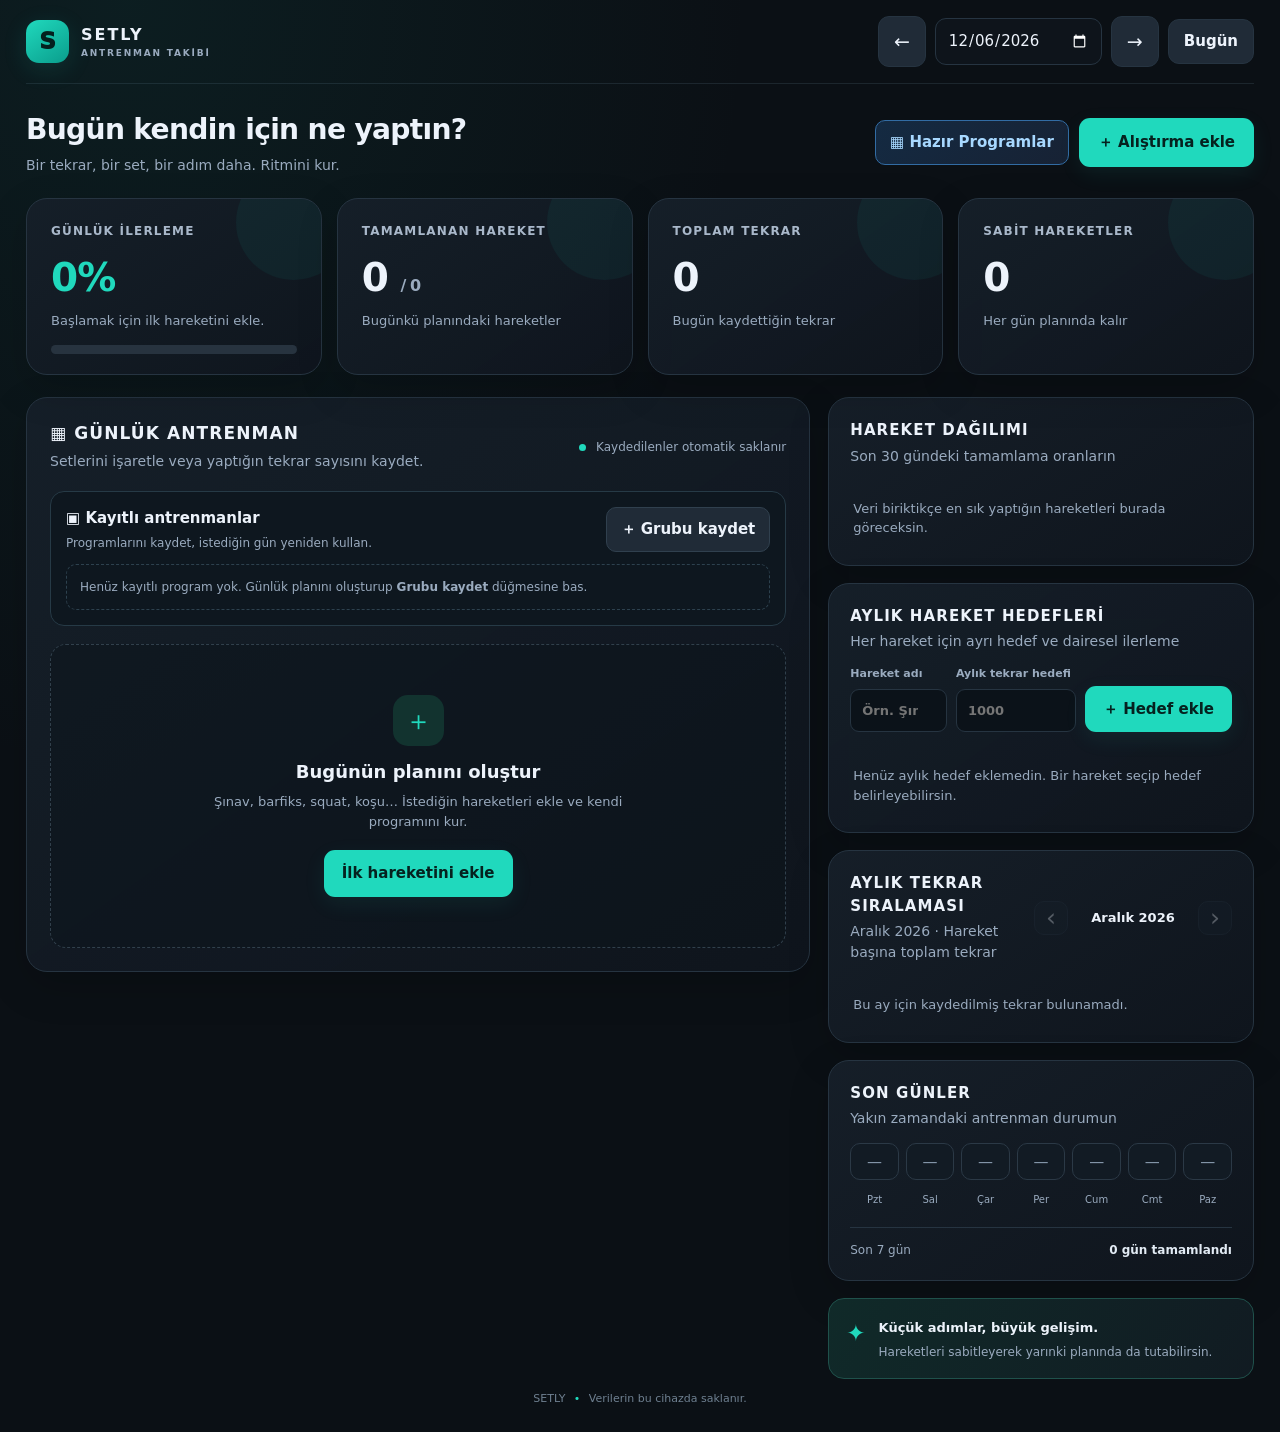
==== setlywork/index.html @ 06aabd30 "Add files via upload" ====
<!doctype html>
<html lang="tr">
<head>
  <meta charset="utf-8">
  <meta name="viewport" content="width=device-width,initial-scale=1,viewport-fit=cover">
  <meta name="theme-color" content="#0b1015">
  <meta name="description" content="Günlük antrenmanlarını planla, setlerini kaydet ve gelişimini takip et.">
  <link rel="manifest" href="manifest.webmanifest">
  <link rel="icon" href="assets/icon.svg" type="image/svg+xml">
  <link rel="stylesheet" href="styles.css">
  <title>Setly — Antrenman Takibi</title>
</head>
<body>
  <div class="app-shell">
    <header class="topbar">
      <div class="brand">
        <div class="brand-mark">S</div>
        <div><div class="brand-name">SETLY</div><div class="brand-sub">ANTRENMAN TAKİBİ</div></div>
      </div>
      <div class="date-controls">
        <button class="icon-btn" id="prevDay" aria-label="Önceki gün">←</button>
        <input type="date" id="selectedDate" aria-label="Antrenman tarihi">
        <button class="icon-btn" id="nextDay" aria-label="Sonraki gün">→</button>
        <button class="today-btn" id="todayBtn">Bugün</button>
      </div>
    </header>

    <main>
      <div class="welcome-row">
        <div>
          <h1>Bugün kendin için ne yaptın?</h1>
          <p>Bir tekrar, bir set, bir adım daha. Ritmini kur.</p>
        </div>
        <div class="welcome-actions"><button class="secondary-btn ai-open-btn" id="openReadyPrograms">▦ Hazır Programlar</button><button class="primary-btn add-main" id="openAdd">＋ Alıştırma ekle</button></div>
      </div>

      <section class="stats-grid" aria-label="Günlük özet">
        <article class="stat-card">
          <div class="stat-label">GÜNLÜK İLERLEME</div>
          <div class="stat-value accent" id="progressValue">0%</div>
          <div class="stat-caption" id="progressCaption">Başlamak için ilk hareketini ekle.</div>
          <div class="progress-track"><div class="progress-fill" id="progressFill"></div></div>
        </article>
        <article class="stat-card">
          <div class="stat-label">TAMAMLANAN HAREKET</div>
          <div class="stat-value" id="completedValue">0 <span class="small-unit">/ 0</span></div>
          <div class="stat-caption">Bugünkü planındaki hareketler</div>
        </article>
        <article class="stat-card">
          <div class="stat-label">TOPLAM TEKRAR</div>
          <div class="stat-value" id="repsValue">0</div>
          <div class="stat-caption">Bugün kaydettiğin tekrar</div>
        </article>
        <article class="stat-card">
          <div class="stat-label">SABİT HAREKETLER</div>
          <div class="stat-value" id="pinnedValue">0</div>
          <div class="stat-caption">Her gün planında kalır</div>
        </article>
      </section>

      <div class="content-grid">
        <section class="panel workout-panel">
          <div class="panel-heading">
            <div>
              <h2>▦ GÜNLÜK ANTRENMAN</h2>
              <p>Setlerini işaretle veya yaptığın tekrar sayısını kaydet.</p>
            </div>
            <div class="legend"><span class="legend-dot"></span> Kaydedilenler otomatik saklanır</div>
          </div>
          <section class="saved-workouts">
            <div class="saved-heading"><div><h3>▣ Kayıtlı antrenmanlar</h3><p>Programlarını kaydet, istediğin gün yeniden kullan.</p></div><button class="secondary-btn" type="button" id="saveWorkoutGroup">＋ Grubu kaydet</button></div>
            <div id="savedGroupsList" class="saved-groups-list"></div>
          </section>
          <div id="workoutList" class="workout-list"></div>
          <div class="empty-state" id="emptyState">
            <div class="empty-icon">＋</div>
            <h3>Bugünün planını oluştur</h3>
            <p>Şınav, barfiks, squat, koşu… İstediğin hareketleri ekle ve kendi programını kur.</p>
            <button class="primary-btn" id="emptyAdd">İlk hareketini ekle</button>
          </div>
          <div class="finish-wrap" id="finishWrap" hidden>
            <button class="finish-btn" id="finishBtn">✓ Antrenmanı tamamla</button>
            <div class="finish-note" id="finishNote">Bittiğinde gününü tamamlandı olarak işaretle.</div>
          </div>
        </section>

        <aside class="side-column">
          <section class="panel">
            <div class="panel-heading compact">
              <div><h2>HAREKET DAĞILIMI</h2><p>Son 30 gündeki tamamlama oranların</p></div>
            </div>
            <div id="distribution" class="distribution"></div>
            <div id="distributionEmpty" class="muted-empty">Veri biriktikçe en sık yaptığın hareketleri burada göreceksin.</div>
          </section>
          <section class="panel monthly-goals-panel">
            <div class="panel-heading compact">
              <div><h2>AYLIK HAREKET HEDEFLERİ</h2><p>Her hareket için ayrı hedef ve dairesel ilerleme</p></div>
            </div>
            <form id="monthlyGoalForm" class="monthly-goal-form">
              <label>Hareket adı<input id="monthlyGoalExercise" list="monthlyGoalExerciseOptions" placeholder="Örn. Şınav" maxlength="60" required></label>
              <datalist id="monthlyGoalExerciseOptions"></datalist>
              <label>Aylık tekrar hedefi<input id="monthlyGoalTarget" type="number" min="1" max="1000000" step="1" placeholder="1000" required></label>
              <button class="primary-btn" type="submit">＋ Hedef ekle</button>
            </form>
            <div id="monthlyGoalsList" class="monthly-goals-list"></div>
            <div id="monthlyGoalsEmpty" class="muted-empty">Henüz aylık hedef eklemedin. Bir hareket seçip hedef belirleyebilirsin.</div>
          </section>
          <section class="panel monthly-leaderboard-panel">
            <div class="panel-heading compact">
              <div><h2>AYLIK TEKRAR SIRALAMASI</h2><p id="monthlyLeaderboardCaption">Seçtiğin ayın toplam tekrarları</p></div>
              <div class="month-navigation" aria-label="Aylar arasında gezinme"><button type="button" id="monthlyMonthPrev" class="month-nav-btn" aria-label="Önceki ay">‹</button><span id="monthlyLeaderboardMonthLabel" class="month-nav-label" aria-live="polite">Kasım 2026</span><button type="button" id="monthlyMonthNext" class="month-nav-btn" aria-label="Sonraki ay">›</button></div>
            </div>
            <div id="monthlyLeaderboard" class="distribution monthly-leaderboard"></div>
            <div id="monthlyLeaderboardEmpty" class="muted-empty">Bu ay tekrar kaydettikçe hareketlerin burada en çoktan en aza sıralanacak.</div>
          </section>
          <section class="panel">
            <div class="panel-heading compact">
              <div><h2>SON GÜNLER</h2><p>Yakın zamandaki antrenman durumun</p></div>
            </div>
            <div class="week-strip" id="weekStrip"></div>
            <div class="mini-summary"><span>Son 7 gün</span><strong id="weekSummary">0 gün tamamlandı</strong></div>
          </section>
          <section class="tip-card">
            <div class="tip-icon">✦</div>
            <div><strong>Küçük adımlar, büyük gelişim.</strong><p>Hareketleri sabitleyerek yarınki planında da tutabilirsin.</p></div>
          </section>
        </aside>
      </div>
      <footer>SETLY <span>•</span> Verilerin bu cihazda saklanır.</footer>
    </main>
  </div>

  <dialog id="addDialog" class="modal">
    <form method="dialog" class="modal-card" id="addForm">
      <div class="modal-head">
        <div><div class="eyebrow">PLANINI KİŞİSELLEŞTİR</div><h2>Alıştırma ekle</h2></div>
        <button class="close-btn" value="cancel" aria-label="Kapat">×</button>
      </div>
      <label class="search-wrap"><span>⌕</span><input id="exerciseSearch" type="search" placeholder="Hareket ara: şınav, dumbbell, koşu…" autocomplete="off"></label>
      <div class="category-row" id="categoryRow">
        <button type="button" class="category-chip active" data-category="Tümü">Tümü</button>
        <button type="button" class="category-chip" data-category="Vücut ağırlığı">Vücut ağırlığı</button>
        <button type="button" class="category-chip" data-category="Dumbbell">Dumbbell</button>
        <button type="button" class="category-chip" data-category="Barbell">Barbell</button>
        <button type="button" class="category-chip" data-category="Kardiyo">Kardiyo</button>
        <button type="button" class="category-chip" data-category="Makine">Makine</button>
      </div>
      <div class="filter-heading">Zorluk seviyesi</div>
      <div class="category-row difficulty-row" id="levelRow">
        <button type="button" class="category-chip level-chip active" data-level="Tümü">Tümü</button>
        <button type="button" class="category-chip level-chip" data-level="Temel">Temel</button>
        <button type="button" class="category-chip level-chip" data-level="Orta">Orta düzey</button>
        <button type="button" class="category-chip level-chip" data-level="İleri">İleri düzey</button>
      </div>
      <div class="filter-heading">Vücut bölgesi</div>
      <div class="category-row difficulty-row" id="bodyRow">
        <button type="button" class="category-chip body-chip active" data-body="Tümü">Tümü</button>
        <button type="button" class="category-chip body-chip" data-body="Göğüs / İtiş">Göğüs / itiş</button>
        <button type="button" class="category-chip body-chip" data-body="Sırt / Çekiş">Sırt / çekiş</button>
        <button type="button" class="category-chip body-chip" data-body="Bacak">Bacak</button>
        <button type="button" class="category-chip body-chip" data-body="Karın / Core">Karın / core</button>
        <button type="button" class="category-chip body-chip" data-body="Diğer">Diğer</button>
      </div>
      <div class="exercise-results" id="exerciseResults"></div>
      <div class="custom-exercise">
        <label for="customName">Listede yok mu? Kendi hareketini ekle</label>
        <div class="custom-row"><input id="customName" placeholder="Hareket adı"><button type="button" class="secondary-btn" id="addCustom">＋ Ekle</button></div>
      </div>
    </form>
  </dialog>

  <dialog id="configDialog" class="modal">
    <form method="dialog" class="modal-card config-card" id="configForm">
      <div class="modal-head">
        <div><div class="eyebrow">HAREKET AYARLARI</div><h2 id="configTitle">Hareket ekle</h2></div>
        <button class="close-btn" value="cancel" aria-label="Kapat">×</button>
      </div>
      <p class="config-description" id="configDescription">Hedefini belirle.</p>
      <div id="strengthFields">
        <label class="mode-label">Tekrar takibi<select id="repMode"><option value="fixed">Düzenli setler</option><option value="openSets">Serbest setler · set başına hedef yok</option><option value="flex">Serbest setler · toplam tekrar hedefi</option></select></label>
        <div class="field-grid" id="fixedFields"><label>Set sayısı<input id="setCount" type="number" min="1" max="30" value="3" required></label><label>Set başına tekrar<input id="repCount" type="number" min="1" max="1000" value="10" required></label></div><div class="field-grid" id="openSetFields" hidden><label>Set sayısı<input id="openSetCount" type="number" min="1" max="30" value="10" required></label><p class="config-description">Her sette yaptığın tekrar sayısını kendin yazacaksın. Sabit tekrar hedefi yok.</p></div>
        <div class="field-grid" id="flexFields" hidden><label>Toplam tekrar hedefi<input id="totalTarget" type="number" min="1" max="100000" value="100" required></label></div>
      </div>
      <div class="field-grid" id="cardioFields" hidden>
        <label>Mesafe (km)<input id="distanceCount" type="number" min="0.1" max="999" step="0.1" value="4"></label>
        <label>Tür<select id="cardioType"><option value="km">Kilometre</option><option value="dk">Dakika</option></select></label>
      </div>
      <label class="pin-option"><input id="pinOnAdd" type="checkbox" checked> <span><strong>Her gün planımda kalsın</strong><small>Sabitlemezsen yalnızca bu gün için eklenir.</small></span></label>
      <div class="modal-actions"><button type="button" class="secondary-btn" id="cancelConfig">Vazgeç</button><button type="button" class="primary-btn" id="confirmAdd">Plana ekle</button></div>
    </form>
  </dialog>

  <dialog id="editDialog" class="modal">
    <form method="dialog" class="modal-card config-card">
      <div class="modal-head"><div><div class="eyebrow">HAREKETİ DÜZENLE</div><h2 id="editTitle">Düzenle</h2></div><button class="close-btn" value="cancel" aria-label="Kapat">×</button></div>
      <label class="edit-label">Hareket adı<input id="editName"></label>
      <div id="editStrengthFields"><label class="mode-label">Tekrar takibi<select id="editRepMode"><option value="fixed">Düzenli setler</option><option value="openSets">Serbest setler · set başına hedef yok</option><option value="flex">Serbest setler · toplam tekrar hedefi</option></select></label><div class="field-grid" id="editFixedFields"><label>Set sayısı<input id="editSets" type="number" min="1" max="30"></label><label>Set başına tekrar<input id="editReps" type="number" min="1" max="1000"></label></div><div class="field-grid" id="editOpenSetFields" hidden><label>Set sayısı<input id="editOpenSetCount" type="number" min="1" max="30"></label><p class="config-description">Her setin tekrarını ayrı ayrı gir.</p></div><div class="field-grid" id="editFlexFields" hidden><label>Toplam tekrar hedefi<input id="editTarget" type="number" min="1" max="100000"></label></div></div>
      <div class="field-grid" id="editCardioFields" hidden><label>Mesafe / süre hedefi<input id="editDistance" type="number" min="0.1" step="0.1"></label><label>Tür<select id="editCardioType"><option value="km">Kilometre</option><option value="dk">Dakika</option></select></label></div>
      <div class="modal-actions"><button type="button" class="secondary-btn" id="deleteExercise">Sil</button><button type="button" class="primary-btn" id="saveEdit">Değişiklikleri kaydet</button></div>
    </form>
  </dialog>

  <dialog id="groupDialog" class="modal">
    <form method="dialog" class="modal-card config-card" id="groupForm">
      <div class="modal-head"><div><div class="eyebrow">KAYITLI ANTRENMAN</div><h2 id="groupDialogTitle">Grubu kaydet</h2></div><button class="close-btn" value="cancel" aria-label="Kapat">×</button></div>
      <label class="edit-label">Grup adı<input id="groupName" placeholder="Örn. 1. Grup — Üst vücut" maxlength="60" required></label>
      <p class="config-description">Hareketler, set/tekrar hedefleri ve kardiyo hedefleri kaydedilir. Yüklediğinde tüm değerleri günlük planda değiştirebilirsin.</p>
      <div id="groupPreview" class="group-preview"></div>
      <div class="modal-actions"><button type="button" class="secondary-btn" id="cancelGroup">Vazgeç</button><button type="button" class="primary-btn" id="confirmGroupSave">Kaydet</button></div>
    </form>
  </dialog>
  <dialog id="aiDialog" class="modal ai-dialog">
    <div class="modal-card ai-card">
      <div class="modal-head"><div><div class="eyebrow">HAZIR ANTRENMAN ŞABLONLARI</div><h2>▦ Hazır Programlar</h2></div><button class="close-btn" type="button" id="aiCancel" aria-label="Kapat">×</button></div>
      <p class="config-description">Hedefini ve antrenman koşullarını seç; sana uygun hazır programı oluştur.</p>
      <div class="ai-fields">
        <label>Hedef / kas grubu<select id="aiGoal"><option>Göğüs</option><option>Sırt ve biceps</option><option>Bacak</option><option>Karın / core</option><option>Omuz ve triceps</option><option>Tüm vücut</option><option>Serbest hedef</option></select></label>
        <label>Seviye<select id="aiLevel"><option>Temel</option><option selected>Orta</option><option>İleri</option></select></label>
        <label>Antrenman türü<select id="aiStyle"><option>Kalisteniks</option><option>Fitness</option><option>Karışık</option></select></label>
        <label>Süre<select id="aiDuration"><option value="15">15–20 dakika</option><option value="30" selected>30–45 dakika</option><option value="45">45–60 dakika</option><option value="60">60+ dakika</option></select></label>
        <label class="ai-full">Ekipman<select id="aiEquipment"><option>Bar ve vücut ağırlığı</option><option>Ekipmansız</option><option>Dambıl ve ağırlıklar</option><option>Tam donanımlı spor salonu</option><option>Halkalar ve bar</option></select></label>
        <label class="ai-full">Program notu (isteğe bağlı)<textarea id="aiPrompt" rows="3" placeholder="Örn. Daha çok göğüs çalışmak istiyorum."></textarea></label>
      </div>
      <div class="ai-preview" id="aiPreview" aria-live="polite"></div>
      <div class="modal-actions ai-actions"><button type="button" class="secondary-btn" id="aiGenerate">Hazır program oluştur</button><button type="button" class="primary-btn" id="aiApply" hidden>Günlük plana aktar</button></div>
    </div>
  </dialog>
  <div class="toast" id="toast" role="status"></div>
  <script src="app.js"></script>
</body>
</html>
---- setlywork/styles.css ----
:root{
 --bg:#0b1015;--panel:#111820;--panel2:#0f161e;--border:#263441;--text:#edf3fb;--muted:#9aabbf;
 --teal:#20d9bd;--teal2:#0d9f8e;--blue:#4dafff;--green:#20dc91;--red:#ff5d73;--yellow:#f5d477;
 --shadow:0 14px 40px rgba(0,0,0,.18)
}
*{box-sizing:border-box}html{background:var(--bg);color-scheme:dark}body{margin:0;background:radial-gradient(ellipse at 10% 0%,rgba(17,91,86,.18),transparent 38%),var(--bg);color:var(--text);font:15px/1.5 Inter,ui-sans-serif,system-ui,-apple-system,"Segoe UI",sans-serif;min-height:100vh}
button,input,select{font:inherit}button{cursor:pointer;transition:transform .12s,background .18s,border-color .18s}button:active{transform:scale(.98)}button:focus-visible,input:focus-visible,select:focus-visible{outline:2px solid var(--teal);outline-offset:2px}
.app-shell{max-width:1600px;margin:auto;padding:0 26px 24px}.topbar{height:84px;display:flex;align-items:center;justify-content:space-between;border-bottom:1px solid rgba(86,113,132,.22);gap:20px}
.brand{display:flex;align-items:center;gap:12px}.brand-mark{width:43px;height:43px;border-radius:13px;display:grid;place-items:center;background:linear-gradient(145deg,var(--teal),#0a9d8c);color:#04201e;font-weight:950;font-size:23px;box-shadow:0 6px 24px #20d9bd20}.brand-name{font-weight:900;letter-spacing:2px;font-size:16px}.brand-sub{font-size:9px;letter-spacing:1.8px;color:var(--muted);font-weight:700}
.date-controls{display:flex;align-items:center;gap:9px}.date-controls input{background:#0e141b;border:1px solid var(--border);border-radius:11px;color:var(--text);padding:10px 12px;min-height:42px}.icon-btn,.today-btn{border:1px solid var(--border);background:#202b37;color:var(--text);border-radius:11px;padding:10px 15px;min-height:42px}.icon-btn{font-size:19px}.today-btn{font-weight:700}
main{padding-top:25px}.welcome-row{display:flex;align-items:center;justify-content:space-between;gap:20px;margin-bottom:22px}.welcome-row h1{font-size:clamp(21px,2.2vw,29px);margin:0 0 4px;letter-spacing:-.7px}.welcome-row p,.panel-heading p{margin:0;color:var(--muted);font-size:14px}.primary-btn{border:0;background:var(--teal);color:#05221f;border-radius:11px;padding:12px 18px;font-weight:850;box-shadow:0 7px 22px rgba(32,217,189,.08)}.primary-btn:hover{background:#42e7ce}.add-main{white-space:nowrap;padding:13px 19px}
.stats-grid{display:grid;grid-template-columns:repeat(4,minmax(0,1fr));gap:15px;margin-bottom:22px}.stat-card,.panel{background:linear-gradient(145deg,rgba(22,31,41,.96),rgba(15,21,29,.98));border:1px solid var(--border);border-radius:21px;box-shadow:var(--shadow)}.stat-card{padding:23px 24px 20px;min-height:171px;position:relative;overflow:hidden}.stat-card:after{content:"";position:absolute;width:115px;height:115px;border-radius:50%;right:-30px;top:-34px;background:rgba(32,217,189,.055);pointer-events:none}.stat-label{font-size:12px;font-weight:850;letter-spacing:1.2px;color:#a9b8ca}.stat-value{font-size:39px;line-height:1.25;font-weight:900;letter-spacing:-1px;margin:14px 0 8px}.stat-value.accent{color:var(--teal)}.small-unit{font-size:16px;color:var(--muted);font-weight:700}.stat-caption{color:var(--muted);font-size:13px}.progress-track{height:9px;border-radius:20px;background:#27333f;overflow:hidden;margin-top:15px}.progress-fill{height:100%;width:0;background:linear-gradient(90deg,var(--teal2),var(--teal));border-radius:20px;transition:width .25s}
.content-grid{display:grid;grid-template-columns:minmax(0,1.75fr) minmax(300px,.95fr);gap:18px;align-items:start}.panel{padding:23px;margin-bottom:17px}.panel-heading{display:flex;justify-content:space-between;align-items:center;gap:12px;margin-bottom:19px}.panel-heading h2{font-size:17px;letter-spacing:1.1px;margin:0 0 4px;font-weight:900}.panel-heading.compact{margin-bottom:14px}.panel-heading.compact h2{font-size:15px}.legend{color:var(--muted);font-size:12px;white-space:nowrap}.legend-dot{display:inline-block;width:7px;height:7px;background:var(--teal);border-radius:50%;margin-right:6px}
.workout-list{display:flex;flex-direction:column;gap:12px}.exercise-card{background:#0e151d;border:1px solid #263441;border-radius:16px;padding:16px 17px;transition:border-color .2s}.exercise-card.is-complete{border-color:#167d70;background:linear-gradient(110deg,rgba(17,93,81,.17),#0e151d 58%)}.exercise-top{display:flex;align-items:flex-start;justify-content:space-between;gap:12px}.exercise-title-wrap{display:flex;gap:12px;align-items:flex-start;min-width:0}.exercise-icon{flex:0 0 41px;width:41px;height:41px;display:grid;place-items:center;border-radius:12px;background:#1b2d36;font-size:20px}.exercise-name{font-weight:850;font-size:16px;line-height:1.35;overflow-wrap:anywhere}.exercise-meta{font-size:12px;color:var(--muted);margin-top:4px}.exercise-actions{display:flex;align-items:center;gap:6px}.tiny-btn{border:1px solid #2a3946;background:#1a2530;color:#b9c7d6;border-radius:8px;padding:6px 9px;font-size:12px}.tiny-btn:hover{border-color:var(--teal);color:var(--teal)}.pin-btn.active{color:var(--teal);border-color:#167f74;background:#102a2a}.remove-btn:hover{color:var(--red);border-color:#733b49}
.sets-row{display:flex;flex-wrap:wrap;gap:9px;margin-top:16px}.set-box{display:flex;align-items:center;gap:8px;border:1px solid #2b3946;background:#151f29;border-radius:11px;padding:8px 9px;min-width:0}.set-box.done{border-color:#137f70;background:#0c2b29}.set-number{font-size:11px;color:var(--muted);font-weight:800;white-space:nowrap}.rep-input{width:62px;min-width:0;background:#0b1117;color:var(--text);border:1px solid #334350;border-radius:7px;padding:7px 5px;text-align:center}.rep-unit{color:var(--muted);font-size:11px}.plus-btn{background:var(--teal);color:#05221f;border:0;border-radius:7px;width:31px;height:31px;font-size:19px;font-weight:900}.set-check{width:28px;height:28px;accent-color:var(--teal);cursor:pointer}.set-count-label{font-size:12px;color:var(--muted);margin-left:auto;align-self:center}.cardio-row{display:flex;align-items:center;gap:10px;margin-top:15px;flex-wrap:wrap}.target-pill{border:1px solid #2b3946;background:#151f29;padding:9px 12px;border-radius:10px;color:#c4d2df;font-size:13px}.done-toggle{display:flex;align-items:center;gap:8px;border:1px solid #2b3946;background:#18242d;color:var(--text);border-radius:10px;padding:9px 13px;font-weight:750}.done-toggle.checked{background:#0b3029;border-color:#128b76;color:var(--green)}.done-toggle .check-symbol{font-size:16px}.empty-state{padding:50px 24px;text-align:center;border:1px dashed #31404c;border-radius:16px;background:rgba(13,20,27,.45)}.empty-state[hidden]{display:none}.empty-icon{width:51px;height:51px;border-radius:15px;margin:0 auto 12px;display:grid;place-items:center;background:#12332f;color:var(--teal);font-size:27px}.empty-state h3{margin:0 0 7px;font-size:18px}.empty-state p{max-width:430px;margin:0 auto 19px;color:var(--muted);font-size:13px}
.finish-wrap{margin-top:19px;text-align:center}.finish-btn{width:100%;padding:15px;border:0;border-radius:12px;background:linear-gradient(90deg,#12b985,#20dc91);color:#03241a;font-weight:900;font-size:15px}.finish-btn:disabled{opacity:.45;cursor:not-allowed}.finish-note{font-size:12px;color:var(--muted);margin-top:8px}.finish-note.success{color:var(--green)}
.side-column .panel{padding:21px}.distribution{display:flex;flex-direction:column;gap:15px}.dist-row{display:grid;grid-template-columns:minmax(70px,1fr) 2fr 40px;align-items:center;gap:10px}.dist-name{font-size:12px;color:#c7d4e1;white-space:nowrap;overflow:hidden;text-overflow:ellipsis}.dist-track{height:8px;background:#28343f;border-radius:20px;overflow:hidden}.dist-fill{height:100%;background:linear-gradient(90deg,var(--teal2),var(--teal));border-radius:20px}.dist-pct{text-align:right;font-size:12px;color:var(--teal);font-weight:800}.muted-empty{font-size:13px;color:var(--muted);padding:18px 3px 6px}.week-strip{display:grid;grid-template-columns:repeat(7,1fr);gap:7px}.week-day{text-align:center}.week-dot{height:37px;border:1px solid #2b3946;background:#121b24;border-radius:10px;display:grid;place-items:center;color:#8496a9;font-size:15px;margin-bottom:7px}.week-dot.done{background:#0c3831;border-color:#168a78;color:var(--teal)}.week-dot.partial{background:#29291e;border-color:#8d7840;color:var(--yellow)}.week-day small{font-size:10px;color:var(--muted)}.mini-summary{display:flex;justify-content:space-between;gap:10px;border-top:1px solid #263441;margin-top:17px;padding-top:13px;font-size:12px;color:var(--muted)}.mini-summary strong{color:#e2ebf4}.tip-card{display:flex;gap:13px;padding:17px;border:1px solid #1f514b;background:linear-gradient(120deg,#102a29,#111b22);border-radius:16px}.tip-icon{font-size:23px;color:var(--teal)}.tip-card strong{font-size:13px}.tip-card p{margin:5px 0 0;color:var(--muted);font-size:12px}footer{text-align:center;color:#6f8091;font-size:11px;padding:12px 0 0}footer span{color:var(--teal);padding:0 5px}
.modal{padding:0;border:1px solid #2b3b49;border-radius:20px;background:#111820;color:var(--text);width:min(600px,calc(100% - 28px));max-height:min(88vh,850px);box-shadow:0 30px 100px #000a}.modal::backdrop{background:rgba(2,7,11,.76);backdrop-filter:blur(5px)}.modal-card{padding:23px;display:flex;flex-direction:column;max-height:inherit}.modal-head{display:flex;align-items:flex-start;justify-content:space-between;gap:12px;margin-bottom:17px}.eyebrow{font-size:10px;letter-spacing:1.5px;color:var(--teal);font-weight:900}.modal-head h2{margin:4px 0 0;font-size:23px}.close-btn{border:1px solid #2c3b48;background:#1a2530;color:#c6d2df;border-radius:9px;font-size:23px;width:36px;height:36px;line-height:1}.search-wrap{display:flex;align-items:center;gap:10px;background:#0b1117;border:1px solid #2c3b48;border-radius:11px;padding:0 13px;color:var(--muted);font-size:23px}.search-wrap input{width:100%;border:0;outline:0!important;background:transparent;color:var(--text);padding:13px 0;font-size:14px}.category-row{display:flex;gap:7px;flex-wrap:wrap;margin:14px 0}.category-chip{border:1px solid #2c3b48;background:#17212b;color:#aebed0;border-radius:20px;padding:7px 11px;font-size:11px}.category-chip.active{background:#10312d;border-color:#178f80;color:var(--teal)}.exercise-results{overflow:auto;min-height:90px;max-height:300px;display:flex;flex-direction:column;gap:7px;padding-right:3px}.exercise-result{display:flex;align-items:center;gap:11px;text-align:left;background:#0d151d;border:1px solid #263441;border-radius:11px;padding:10px 12px;color:var(--text)}.exercise-result:hover{border-color:#188c7c;background:#102320}.result-icon{width:36px;height:36px;display:grid;place-items:center;border-radius:10px;background:#1b2d36;font-size:18px}.result-copy{flex:1;min-width:0}.result-name{display:block;font-size:13px;font-weight:800}.result-category{display:block;color:var(--muted);font-size:11px}.result-add{color:var(--teal);font-size:22px}.no-results{color:var(--muted);font-size:13px;text-align:center;padding:20px}.custom-exercise{border-top:1px solid #263441;margin-top:15px;padding-top:14px}.custom-exercise label,.edit-label{display:block;color:#c3d0dd;font-size:12px;font-weight:750;margin-bottom:8px}.custom-row{display:flex;gap:8px}.custom-row input,.config-card input:not([type=checkbox]),.config-card select{width:100%;min-width:0;background:#0b1117;border:1px solid #30404e;color:var(--text);border-radius:9px;padding:11px 12px}.secondary-btn{border:1px solid #30404e;background:#202b37;color:var(--text);border-radius:10px;padding:10px 14px;font-weight:750;white-space:nowrap}.config-description{color:var(--muted);font-size:13px;margin:-5px 0 18px}.field-grid{display:grid;grid-template-columns:1fr 1fr;gap:12px}.field-grid label{display:flex;flex-direction:column;gap:7px;color:#b9c8d7;font-size:12px;font-weight:750}.pin-option{display:flex;align-items:flex-start;gap:10px;padding:13px;background:#0d2423;border:1px solid #1c5950;border-radius:11px;margin-top:16px;cursor:pointer}.pin-option input{accent-color:var(--teal);margin-top:4px}.pin-option strong,.pin-option small{display:block}.pin-option strong{font-size:13px}.pin-option small{font-size:11px;color:var(--muted);margin-top:3px}.modal-actions{display:flex;justify-content:flex-end;gap:9px;margin-top:20px}.toast{position:fixed;bottom:22px;left:50%;transform:translate(-50%,20px);opacity:0;pointer-events:none;background:#16252d;border:1px solid #287b6f;color:#e9fff9;padding:11px 16px;border-radius:12px;box-shadow:var(--shadow);font-size:13px;transition:all .22s;z-index:10;max-width:calc(100% - 30px)}.toast.show{opacity:1;transform:translate(-50%,0)}
[hidden]{display:none!important}
@media(max-width:1050px){.stats-grid{grid-template-columns:repeat(2,minmax(0,1fr))}.content-grid{grid-template-columns:minmax(0,1.3fr) minmax(280px,.8fr)}.stat-card{min-height:155px}}
@media(max-width:780px){.app-shell{padding:0 14px 20px}.topbar{height:auto;min-height:76px;flex-wrap:wrap;padding:14px 0}.date-controls{width:100%;gap:6px}.date-controls input{flex:1;min-width:0}.icon-btn,.today-btn{padding:8px 11px}.welcome-row{align-items:flex-start;flex-direction:column;margin:22px 0 17px}.add-main{width:100%}.stats-grid{gap:10px}.stat-card{padding:17px;min-height:145px;border-radius:16px}.stat-label{font-size:10px}.stat-value{font-size:32px;margin:11px 0 6px}.stat-caption{font-size:11px}.content-grid{grid-template-columns:1fr;gap:0}.panel{padding:17px;border-radius:17px}.panel-heading{align-items:flex-start}.legend{display:none}.side-column{display:grid;grid-template-columns:1fr;gap:0}.exercise-card{padding:13px}.exercise-actions{flex-wrap:wrap;justify-content:flex-end}.tiny-btn{padding:6px 7px}.sets-row{gap:7px}.set-box{padding:7px}.rep-input{width:52px}.finish-btn{padding:14px}.week-dot{height:34px}}
@media(max-width:390px){.stat-card{padding:13px}.stat-value{font-size:28px}.stat-caption{font-size:10px}.exercise-title-wrap{gap:8px}.exercise-icon{width:35px;height:35px;flex-basis:35px}.exercise-name{font-size:14px}.tiny-btn{font-size:11px}.field-grid{gap:8px}.modal-card{padding:17px}}

.mode-label{display:flex;flex-direction:column;gap:7px;color:#b9c8d7;font-size:12px;font-weight:750;margin-bottom:13px}.mode-label select{width:100%;background:#0b1117;border:1px solid #30404e;color:var(--text);border-radius:9px;padding:11px 12px}.finish-btn.locked{background:#16483e;color:#9bcfc0;border:1px solid #267b69;box-shadow:none;cursor:default}.flex-target{display:flex;align-items:center;justify-content:space-between;gap:10px;flex-wrap:wrap;margin-top:14px;padding:10px 12px;border:1px solid #29414a;border-radius:10px;background:#111e27;font-size:12px;color:var(--muted)}.flex-target strong{color:var(--teal);font-size:14px}

/* Saved workout templates */
.saved-workouts{margin:16px 0 18px;padding:15px;border:1px solid #263a46;border-radius:14px;background:#0e171f}.saved-heading{display:flex;justify-content:space-between;align-items:center;gap:12px;margin-bottom:12px}.saved-heading h3{margin:0;font-size:15px}.saved-heading p{margin:5px 0 0;color:var(--muted);font-size:12px}.saved-groups-list{display:flex;flex-direction:column;gap:9px}.saved-empty{padding:13px;border:1px dashed #2d414e;border-radius:10px;color:var(--muted);font-size:12px;line-height:1.5}.saved-group-card{display:flex;align-items:center;justify-content:space-between;gap:12px;padding:12px;border:1px solid #293a47;border-radius:11px;background:#121e28}.saved-group-copy{min-width:0;flex:1}.saved-group-copy>strong{font-size:13px}.saved-group-meta{color:var(--teal);font-size:11px;margin-top:4px}.saved-group-summary{font-size:11px;color:var(--muted);line-height:1.5;margin-top:5px;overflow-wrap:anywhere}.saved-group-summary span{color:var(--teal);padding:0 3px}.saved-group-actions{display:flex;gap:5px;flex-wrap:wrap;justify-content:flex-end}.group-preview{display:flex;flex-direction:column;gap:8px;max-height:36vh;overflow:auto;margin-top:3px}.group-preview-row{display:flex;align-items:center;justify-content:space-between;gap:10px;padding:10px;background:#0c141b;border:1px solid #263441;border-radius:9px;font-size:12px}.group-preview-row>span,.group-exercise-label{min-width:0;display:flex;flex-direction:column;gap:4px}.group-preview-row small{color:var(--muted);font-size:11px}.group-edit-fields{display:flex;gap:8px;align-items:center}.group-edit-fields label{display:flex;flex-direction:column;gap:4px;color:var(--muted);font-size:10px}.group-edit-fields input,.group-edit-fields select{width:76px;max-width:100%;background:#0b1117;border:1px solid #30404e;color:var(--text);border-radius:7px;padding:8px}.group-edit-fields select{width:68px}.group-exercise-label{flex:1}.group-exercise-label span{font-weight:800}
@media(max-width:520px){.saved-heading{align-items:flex-start;flex-direction:column}.saved-heading .secondary-btn{width:100%}.saved-group-card{align-items:flex-start;flex-direction:column}.saved-group-actions{width:100%;justify-content:flex-start}.edit-group-row{align-items:flex-start;flex-direction:column}.group-edit-fields{width:100%}.group-edit-fields label{flex:1}.group-edit-fields input,.group-edit-fields select{width:100%}}


/* Günlük, hareket bazlı set performans grafiği */
.set-performance{margin-top:16px;padding:14px 15px 12px;border:1px solid rgba(77,175,255,.22);border-radius:14px;background:linear-gradient(135deg,rgba(77,175,255,.07),rgba(32,217,189,.035))}
.set-performance-head{display:flex;align-items:center;justify-content:space-between;gap:12px;margin-bottom:12px}
.set-performance-head strong{font-size:13px;letter-spacing:.01em}
.set-performance-head span{font-size:12px;color:var(--teal);font-weight:700;white-space:nowrap}
.performance-chart{display:flex;align-items:flex-end;gap:10px;min-height:112px;overflow-x:auto;padding:4px 2px 0}
.performance-bar-col{flex:1 0 42px;min-width:42px;display:flex;flex-direction:column;align-items:center;justify-content:flex-end;gap:5px}
.performance-bar-col strong{font-size:12px;color:var(--text)}
.performance-bar-track{height:78px;width:100%;max-width:34px;display:flex;align-items:flex-end;justify-content:center;border-radius:7px 7px 3px 3px;background:rgba(255,255,255,.035);overflow:hidden}
.performance-bar-fill{width:100%;min-height:4px;border-radius:6px 6px 2px 2px;background:linear-gradient(180deg,var(--teal),var(--blue));box-shadow:0 0 14px rgba(32,217,189,.14)}
.performance-bar-col small{font-size:10px;color:var(--muted);white-space:nowrap}
.performance-foot{font-size:11px;color:var(--muted);margin-top:10px}
@media(max-width:560px){.set-performance{padding:12px}.performance-chart{gap:7px}.performance-bar-col{flex-basis:38px;min-width:38px}.set-performance-head{align-items:flex-start}.set-performance-head strong{font-size:12px}}

/* Connected set-by-set performance line chart */
.set-performance{margin-top:14px;padding:13px;border:1px solid var(--border,#26313b);border-radius:14px;background:rgba(100,130,160,.045);min-width:0}
.set-performance-head{display:flex;align-items:center;justify-content:space-between;gap:10px;margin-bottom:8px;font-size:13px}
.set-performance-head span{color:var(--muted,#8b98a5);font-size:12px}
.performance-chart-wrap{width:100%;overflow-x:auto;overscroll-behavior-x:contain}
.performance-line-chart{display:block;width:100%;min-width:260px;height:auto;max-height:220px;overflow:visible}
.performance-grid{stroke:currentColor;stroke-opacity:.13;stroke-width:1}
.performance-axis{stroke:currentColor;stroke-opacity:.4;stroke-width:1}
.performance-axis-label{font-size:10px;fill:currentColor;opacity:.72}
.performance-value{font-size:11px;font-weight:700;fill:var(--text,#f1f5f9)}
.performance-line{fill:none;stroke:var(--blue,#3887ff);stroke-width:2.8;stroke-linecap:round;stroke-linejoin:round}
.performance-point{fill:var(--blue,#3887ff);stroke:var(--card,#111820);stroke-width:1.5}
.performance-foot{margin-top:6px;color:var(--muted,#8b98a5);font-size:11px}

/* AI Antrenor + difficulty/body-part exercise filters */
.welcome-actions{display:flex;gap:10px;align-items:center;flex-wrap:wrap}.ai-open-btn{border-color:#326ca4;background:linear-gradient(135deg,#142a42,#172234);color:#a7d8ff;font-weight:800}.filter-heading{font-size:11px;letter-spacing:1.2px;text-transform:uppercase;color:var(--muted);font-weight:800;margin:12px 0 7px}.difficulty-row{margin-bottom:7px}.exercise-result .result-category{display:block}.ai-dialog{width:min(720px,calc(100% - 24px));max-width:720px;max-height:92vh;overflow:auto}.ai-card{width:100%;max-height:none}.ai-fields{display:grid;grid-template-columns:1fr 1fr;gap:12px}.ai-fields label{display:flex;flex-direction:column;gap:6px;font-size:13px;color:var(--muted);font-weight:700}.ai-fields select,.ai-fields textarea{width:100%;border:1px solid var(--border);background:#0b1219;color:var(--text);border-radius:10px;padding:11px;min-height:43px}.ai-fields textarea{resize:vertical}.ai-full{grid-column:1/-1}.ai-preview{margin-top:14px}.ai-plan-title{display:flex;justify-content:space-between;gap:12px;align-items:center;border-bottom:1px solid var(--border);padding:10px 0}.ai-plan-title span{font-size:12px;color:var(--muted)}.ai-note{font-size:12px;color:var(--yellow);margin:10px 0}.ai-plan-row{display:flex;gap:12px;align-items:center;padding:10px 0;border-bottom:1px solid rgba(86,113,132,.18)}.ai-plan-number{display:grid;place-items:center;min-width:32px;height:32px;border-radius:10px;background:#1b3348;color:#8acbff;font-weight:800}.ai-plan-row strong,.ai-plan-row small{display:block}.ai-plan-row small{color:var(--muted);font-size:12px;margin-top:2px}.ai-actions{flex-wrap:wrap}.ai-footnote{color:var(--muted);font-size:11px;margin:12px 0 0}@media(max-width:620px){.welcome-actions{width:100%}.welcome-actions button{flex:1}.ai-fields{grid-template-columns:1fr}.ai-full{grid-column:auto}.ai-plan-title{align-items:flex-start;flex-direction:column}.ai-actions button{flex:1}.ai-dialog{padding:0}.ai-card{padding:18px}}


/* Monthly exercise leaderboard */
.monthly-leaderboard{display:flex;flex-direction:column;gap:11px}
.monthly-rank-row{display:grid;grid-template-columns:28px minmax(0,1fr) auto;align-items:center;gap:9px}
.monthly-rank{font-weight:800;color:var(--accent);font-variant-numeric:tabular-nums}
.monthly-reps{font-size:13px;font-weight:800;white-space:nowrap;font-variant-numeric:tabular-nums}
.monthly-reps span{font-size:11px;font-weight:500;color:var(--muted)}
.monthly-leaderboard-panel .dist-name{min-width:0;overflow:hidden;text-overflow:ellipsis;white-space:nowrap}

.month-navigation{display:flex;align-items:center;gap:9px;flex-shrink:0}.month-nav-btn{width:34px;height:34px;border:1px solid var(--border);border-radius:10px;background:var(--surface-2,#17212b);color:var(--text);font-size:25px;line-height:1;display:grid;place-items:center;cursor:pointer}.month-nav-btn:disabled{opacity:.3;cursor:default}.month-nav-label{min-width:112px;text-align:center;text-transform:capitalize;font-size:13px;font-weight:800;color:var(--text);white-space:nowrap}@media(max-width:520px){.monthly-leaderboard-panel .panel-heading{align-items:center;gap:8px}.month-navigation{gap:5px}.month-nav-btn{width:32px;height:32px}.month-nav-label{min-width:100px;font-size:12px}}


/* Individual monthly exercise goals — animated circular progress */
.monthly-goal-form{display:grid;grid-template-columns:minmax(0,1fr) minmax(120px,.7fr) auto;gap:9px;align-items:end;margin:4px 0 16px}
.monthly-goal-form label{display:flex;flex-direction:column;gap:6px;color:var(--muted);font-size:11px;font-weight:750}
.monthly-goal-form input{width:100%;min-width:0;background:#0b1219;border:1px solid var(--border);border-radius:9px;padding:11px;color:var(--text);font:inherit;font-size:13px}
.monthly-goals-list{display:grid;grid-template-columns:repeat(auto-fit,minmax(205px,1fr));gap:13px}
.monthly-goal-card{--goal:#69aaff;--goal-rgb:80,160,255;position:relative;overflow:hidden;border:1px solid rgba(var(--goal-rgb),.28);border-radius:17px;padding:14px;background:radial-gradient(ellipse at 50% 48%,rgba(var(--goal-rgb),.09),transparent 62%),linear-gradient(145deg,rgba(255,255,255,.025),rgba(0,0,0,.12));box-shadow:0 0 18px rgba(var(--goal-rgb),.07);}
.monthly-goal-card.gold{--goal:#ffd45b;--goal-rgb:255,195,55;border-color:rgba(255,205,75,.48);box-shadow:0 0 22px rgba(255,195,55,.19),inset 0 0 18px rgba(255,195,55,.045);animation:goldAura 2.8s ease-in-out infinite}
.monthly-goal-card.diamond{--goal:#70d9ff;--goal-rgb:70,190,255;border-color:rgba(100,215,255,.72);box-shadow:0 0 30px rgba(65,190,255,.42),0 0 58px rgba(65,150,255,.2),inset 0 0 24px rgba(90,210,255,.12);animation:diamondAura 1.8s ease-in-out infinite}
.monthly-goal-card-head{display:flex;align-items:flex-start;justify-content:space-between;gap:8px}.monthly-goal-card-head strong{display:block;font-size:14px}.monthly-goal-card-head small{display:block;color:var(--muted);font-size:11px;margin-top:4px}.monthly-goal-delete{border:0;background:rgba(255,255,255,.06);color:var(--muted);width:27px;height:27px;border-radius:8px;font-size:19px;cursor:pointer}
.goal-ring-wrap{width:174px;height:174px;position:relative;margin:9px auto 5px;display:grid;place-items:center}.goal-aura{position:absolute;inset:13px;border-radius:50%;background:var(--goal);filter:blur(24px);opacity:0;transition:opacity .5s}.gold .goal-aura{opacity:.22;animation:ringAura 2.8s ease-in-out infinite}.diamond .goal-aura{opacity:.42;filter:blur(31px);animation:ringAura 1.8s ease-in-out infinite}
.goal-ring{width:100%;height:100%;position:relative;z-index:1;transform:rotate(-90deg);overflow:visible}.goal-ring-track{fill:none;stroke:rgba(155,175,195,.13);stroke-width:8}.goal-ring-progress{fill:none;stroke:var(--goal);stroke-width:8;stroke-linecap:round;transition:stroke-dashoffset .8s cubic-bezier(.2,.8,.2,1);filter:drop-shadow(0 0 5px rgba(var(--goal-rgb),.75))}.gold .goal-ring-progress{filter:drop-shadow(0 0 7px rgba(255,195,55,.9))}.diamond .goal-ring-progress{filter:drop-shadow(0 0 9px rgba(70,200,255,1)) drop-shadow(0 0 17px rgba(70,150,255,.8))}
.goal-ring-center{position:absolute;z-index:2;display:flex;flex-direction:column;align-items:center;justify-content:center;gap:2px;text-align:center}.goal-ring-center strong{font-size:27px;line-height:1.12;font-weight:900;letter-spacing:-.7px;font-variant-numeric:tabular-nums}.goal-ring-center span{font-size:9px;letter-spacing:1.7px;color:var(--muted);font-weight:800}.goal-ring-center b{font-size:18px;color:var(--goal);margin-top:3px;text-shadow:0 0 12px rgba(var(--goal-rgb),.55)}
.monthly-goal-foot{display:flex;justify-content:space-between;gap:8px;color:var(--muted);font-size:10px;font-weight:750}.monthly-goal-foot span:last-child{color:var(--goal);text-align:right}
@keyframes goldAura{0%,100%{box-shadow:0 0 15px rgba(255,195,55,.14),inset 0 0 12px rgba(255,195,55,.03)}50%{box-shadow:0 0 29px rgba(255,195,55,.32),inset 0 0 20px rgba(255,195,55,.08)}}
@keyframes diamondAura{0%,100%{box-shadow:0 0 23px rgba(65,190,255,.3),0 0 42px rgba(65,150,255,.12),inset 0 0 20px rgba(90,210,255,.08)}50%{box-shadow:0 0 38px rgba(65,210,255,.62),0 0 72px rgba(65,150,255,.3),inset 0 0 28px rgba(90,210,255,.16)}}
@keyframes ringAura{0%,100%{transform:scale(.9);opacity:.2}50%{transform:scale(1.12);opacity:.55}}
@media(max-width:560px){.monthly-goal-form{grid-template-columns:1fr 1fr}.monthly-goal-form button{grid-column:1/-1;width:100%}.monthly-goals-list{grid-template-columns:1fr}}
@media(prefers-reduced-motion:reduce){.monthly-goal-card,.goal-aura{animation:none!important}.goal-ring-progress{transition:none}}
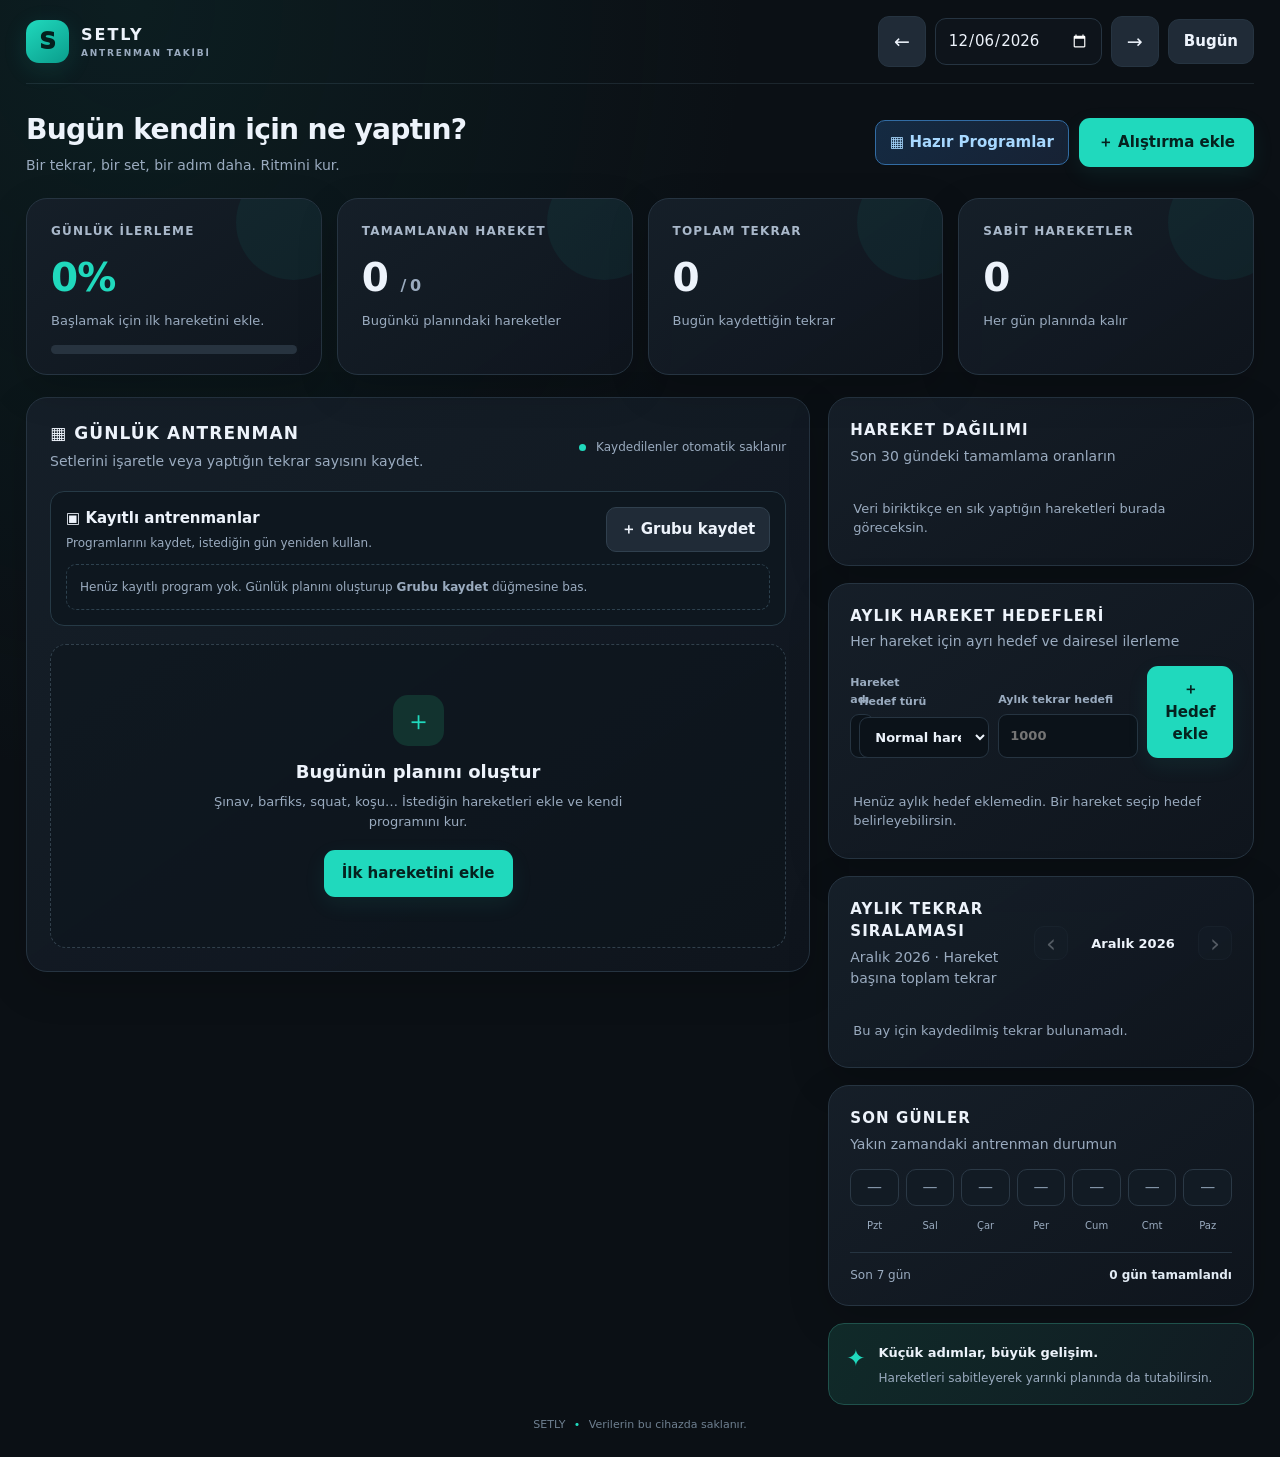
==== commit 249eede1: "Add files via upload" ====
--- a/setlywork/index.html
+++ b/setlywork/index.html
@@ -99,6 +99,7 @@
             <form id="monthlyGoalForm" class="monthly-goal-form">
               <label>Hareket adı<input id="monthlyGoalExercise" list="monthlyGoalExerciseOptions" placeholder="Örn. Şınav" maxlength="60" required></label>
               <datalist id="monthlyGoalExerciseOptions"></datalist>
+              <label>Hedef türü<select id="monthlyGoalScope"><option value="exact">Normal hareket</option></select></label>
               <label>Aylık tekrar hedefi<input id="monthlyGoalTarget" type="number" min="1" max="1000000" step="1" placeholder="1000" required></label>
               <button class="primary-btn" type="submit">＋ Hedef ekle</button>
             </form>
--- a/setlywork/styles.css
+++ b/setlywork/styles.css
@@ -72,9 +72,9 @@
 
 
 /* Individual monthly exercise goals — animated circular progress */
-.monthly-goal-form{display:grid;grid-template-columns:minmax(0,1fr) minmax(120px,.7fr) auto;gap:9px;align-items:end;margin:4px 0 16px}
+.monthly-goal-form{display:grid;grid-template-columns:minmax(0,1fr) minmax(130px,.72fr) minmax(140px,.8fr) auto;gap:9px;align-items:end;margin:4px 0 16px}
 .monthly-goal-form label{display:flex;flex-direction:column;gap:6px;color:var(--muted);font-size:11px;font-weight:750}
-.monthly-goal-form input{width:100%;min-width:0;background:#0b1219;border:1px solid var(--border);border-radius:9px;padding:11px;color:var(--text);font:inherit;font-size:13px}
+.monthly-goal-form input,.monthly-goal-form select{width:100%;min-width:0;background:#0b1219;border:1px solid var(--border);border-radius:9px;padding:11px;color:var(--text);font:inherit;font-size:13px}
 .monthly-goals-list{display:grid;grid-template-columns:repeat(auto-fit,minmax(205px,1fr));gap:13px}
 .monthly-goal-card{--goal:#69aaff;--goal-rgb:80,160,255;position:relative;overflow:hidden;border:1px solid rgba(var(--goal-rgb),.28);border-radius:17px;padding:14px;background:radial-gradient(ellipse at 50% 48%,rgba(var(--goal-rgb),.09),transparent 62%),linear-gradient(145deg,rgba(255,255,255,.025),rgba(0,0,0,.12));box-shadow:0 0 18px rgba(var(--goal-rgb),.07);}
 .monthly-goal-card.gold{--goal:#ffd45b;--goal-rgb:255,195,55;border-color:rgba(255,205,75,.48);box-shadow:0 0 22px rgba(255,195,55,.19),inset 0 0 18px rgba(255,195,55,.045);animation:goldAura 2.8s ease-in-out infinite}
